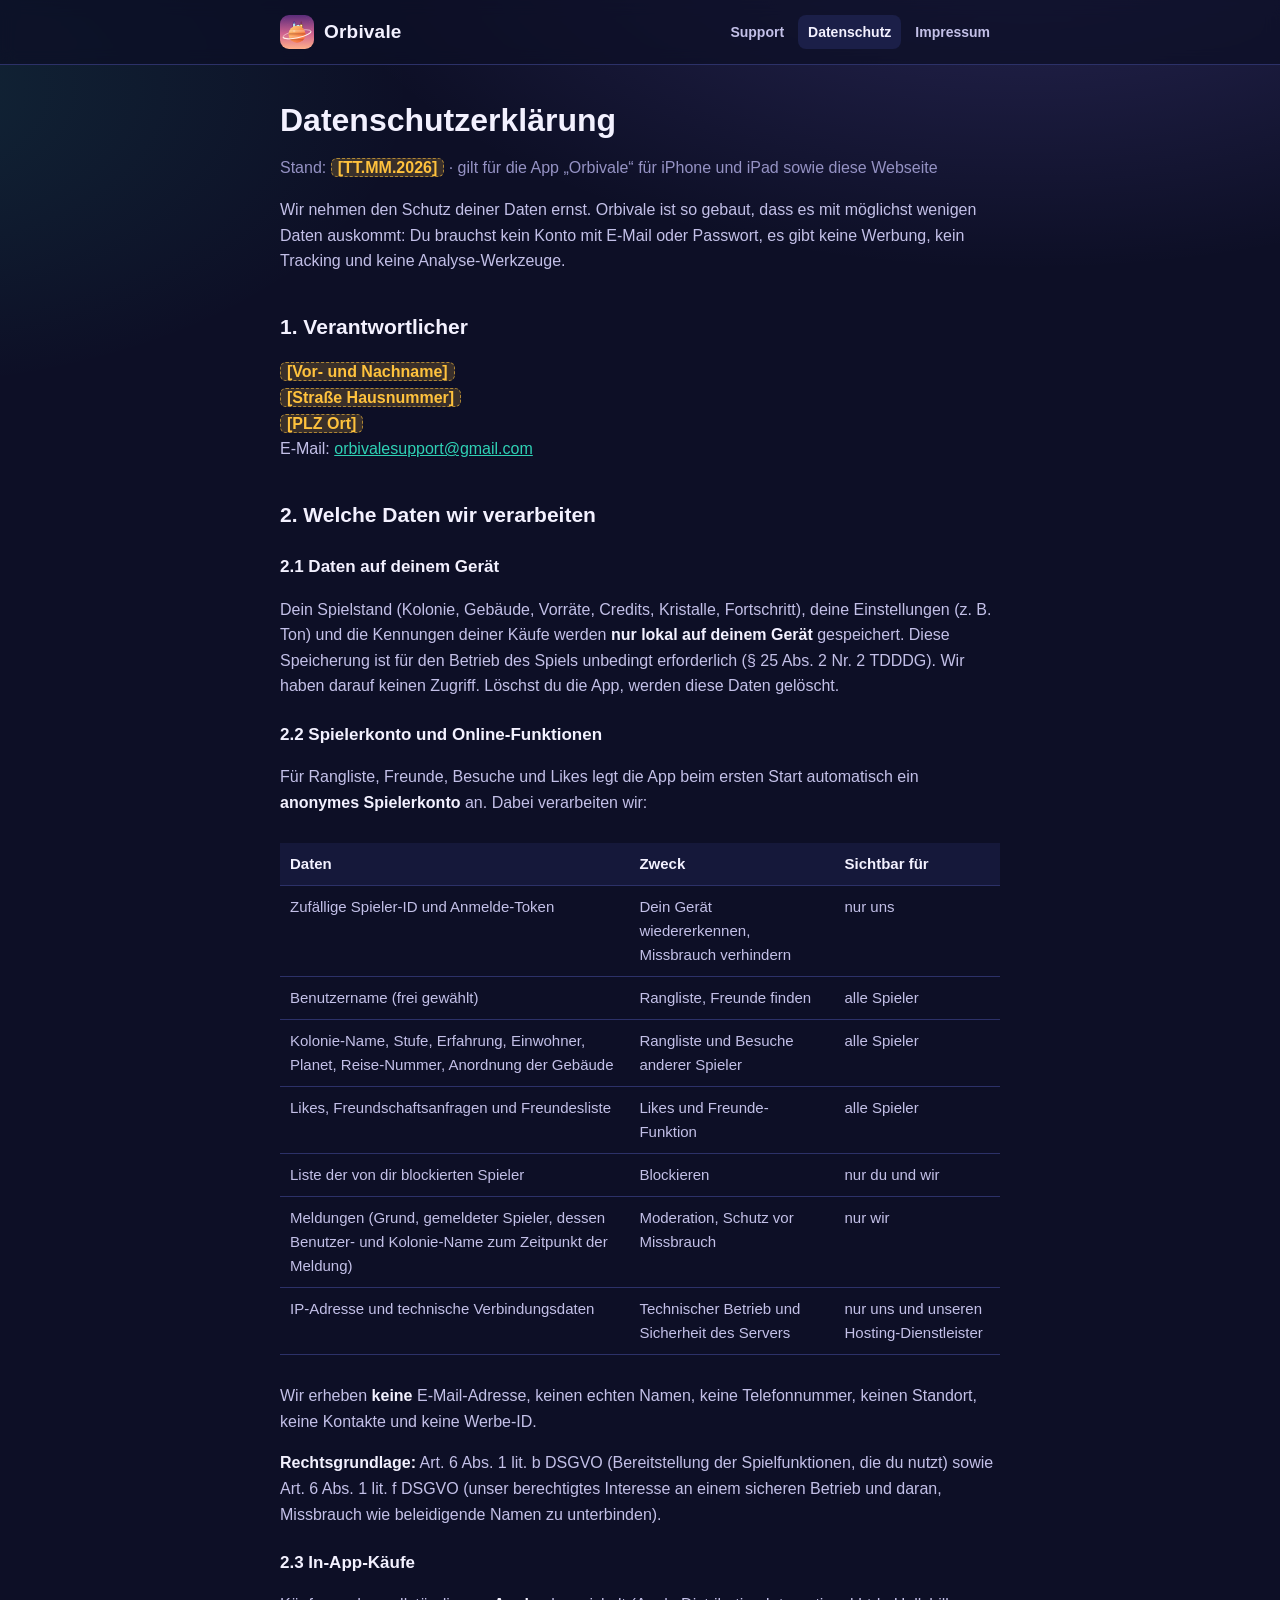
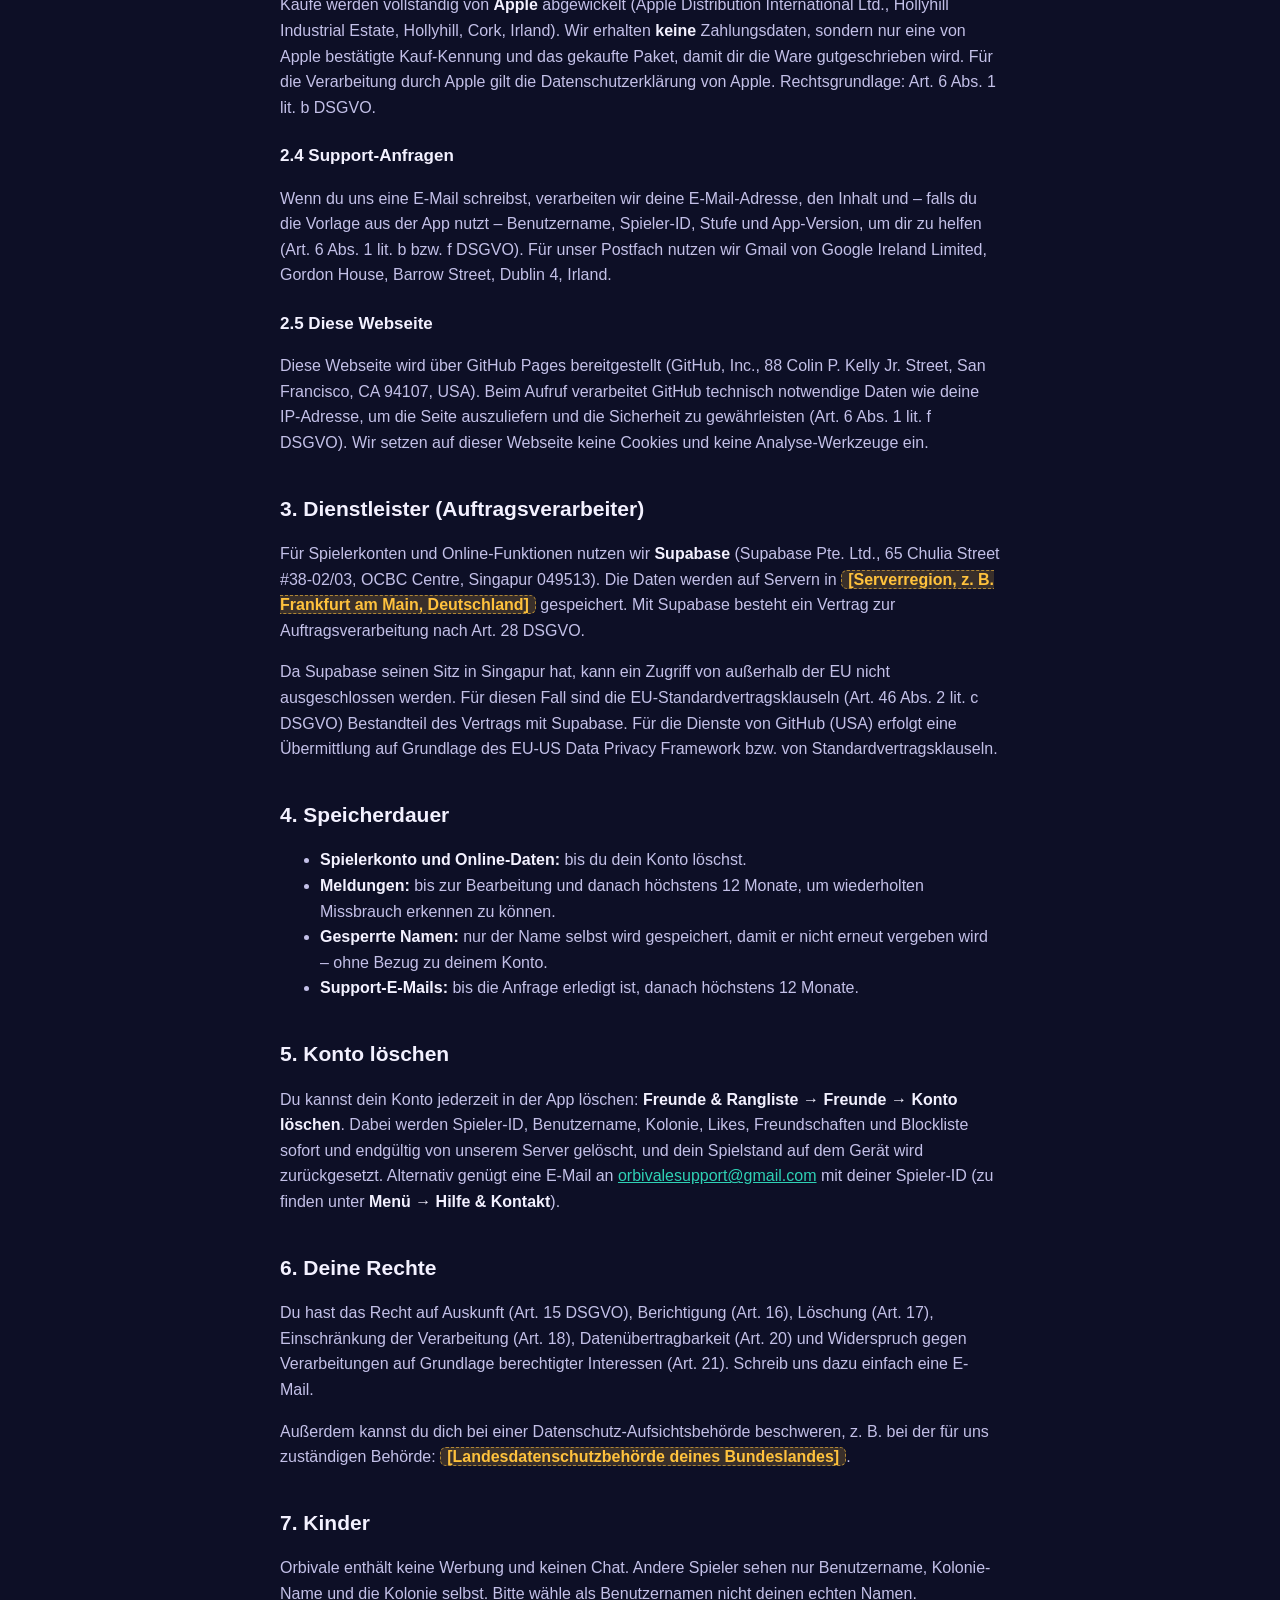
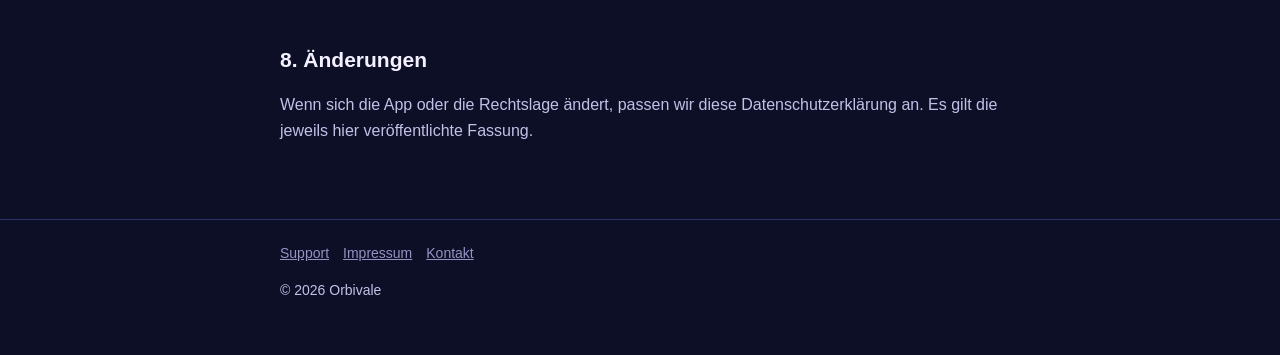
==== datenschutz.html @ e4f45b24 "Add files via upload" ====
<!doctype html>
<html lang="de">
<head>
<meta charset="utf-8">
<meta name="viewport" content="width=device-width,initial-scale=1">
<title>Orbivale – Datenschutzerklärung</title>
<meta name="description" content="Datenschutzerklärung für die App Orbivale.">
<link rel="icon" href="favicon.png">
<link rel="apple-touch-icon" href="apple-touch-icon.png">
<link rel="stylesheet" href="style.css">
</head>
<body>
<header><div class="wrap">
  <a class="brand" href="index.html"><img src="logo.svg" alt="">Orbivale</a>
  <nav><a href="index.html">Support</a><a href="datenschutz.html" aria-current="page">Datenschutz</a><a href="impressum.html">Impressum</a></nav>
</div></header>

<main><div class="wrap">
  <h1>Datenschutzerklärung</h1>
  <p class="muted">Stand: <span class="todo">[TT.MM.2026]</span> · gilt für die App „Orbivale“ für iPhone und iPad sowie diese Webseite</p>

  <p>Wir nehmen den Schutz deiner Daten ernst. Orbivale ist so gebaut, dass es mit möglichst wenigen Daten auskommt: Du brauchst kein Konto mit E-Mail oder Passwort, es gibt keine Werbung, kein Tracking und keine Analyse-Werkzeuge.</p>

  <h2>1. Verantwortlicher</h2>
  <p><span class="todo">[Vor- und Nachname]</span><br>
  <span class="todo">[Straße Hausnummer]</span><br>
  <span class="todo">[PLZ Ort]</span><br>
  E-Mail: <a href="mailto:orbivalesupport@gmail.com">orbivalesupport@gmail.com</a></p>

  <h2>2. Welche Daten wir verarbeiten</h2>

  <h3>2.1 Daten auf deinem Gerät</h3>
  <p>Dein Spielstand (Kolonie, Gebäude, Vorräte, Credits, Kristalle, Fortschritt), deine Einstellungen (z.&nbsp;B. Ton) und die Kennungen deiner Käufe werden <strong>nur lokal auf deinem Gerät</strong> gespeichert. Diese Speicherung ist für den Betrieb des Spiels unbedingt erforderlich (§&nbsp;25 Abs.&nbsp;2 Nr.&nbsp;2 TDDDG). Wir haben darauf keinen Zugriff. Löschst du die App, werden diese Daten gelöscht.</p>

  <h3>2.2 Spielerkonto und Online-Funktionen</h3>
  <p>Für Rangliste, Freunde, Besuche und Likes legt die App beim ersten Start automatisch ein <strong>anonymes Spielerkonto</strong> an. Dabei verarbeiten wir:</p>
  <div class="tablewrap"><table>
    <tr><th>Daten</th><th>Zweck</th><th>Sichtbar für</th></tr>
    <tr><td>Zufällige Spieler-ID und Anmelde-Token</td><td>Dein Gerät wiedererkennen, Missbrauch verhindern</td><td>nur uns</td></tr>
    <tr><td>Benutzername (frei gewählt)</td><td>Rangliste, Freunde finden</td><td>alle Spieler</td></tr>
    <tr><td>Kolonie-Name, Stufe, Erfahrung, Einwohner, Planet, Reise-Nummer, Anordnung der Gebäude</td><td>Rangliste und Besuche anderer Spieler</td><td>alle Spieler</td></tr>
    <tr><td>Likes, Freundschaftsanfragen und Freundesliste</td><td>Likes und Freunde-Funktion</td><td>alle Spieler</td></tr>
    <tr><td>Liste der von dir blockierten Spieler</td><td>Blockieren</td><td>nur du und wir</td></tr>
    <tr><td>Meldungen (Grund, gemeldeter Spieler, dessen Benutzer- und Kolonie-Name zum Zeitpunkt der Meldung)</td><td>Moderation, Schutz vor Missbrauch</td><td>nur wir</td></tr>
    <tr><td>IP-Adresse und technische Verbindungsdaten</td><td>Technischer Betrieb und Sicherheit des Servers</td><td>nur uns und unseren Hosting-Dienstleister</td></tr>
  </table></div>
  <p>Wir erheben <strong>keine</strong> E-Mail-Adresse, keinen echten Namen, keine Telefonnummer, keinen Standort, keine Kontakte und keine Werbe-ID.</p>
  <p><strong>Rechtsgrundlage:</strong> Art.&nbsp;6 Abs.&nbsp;1 lit.&nbsp;b DSGVO (Bereitstellung der Spielfunktionen, die du nutzt) sowie Art.&nbsp;6 Abs.&nbsp;1 lit.&nbsp;f DSGVO (unser berechtigtes Interesse an einem sicheren Betrieb und daran, Missbrauch wie beleidigende Namen zu unterbinden).</p>

  <h3>2.3 In-App-Käufe</h3>
  <p>Käufe werden vollständig von <strong>Apple</strong> abgewickelt (Apple Distribution International Ltd., Hollyhill Industrial Estate, Hollyhill, Cork, Irland). Wir erhalten <strong>keine</strong> Zahlungsdaten, sondern nur eine von Apple bestätigte Kauf-Kennung und das gekaufte Paket, damit dir die Ware gutgeschrieben wird. Für die Verarbeitung durch Apple gilt die Datenschutzerklärung von Apple. Rechtsgrundlage: Art.&nbsp;6 Abs.&nbsp;1 lit.&nbsp;b DSGVO.</p>

  <h3>2.4 Support-Anfragen</h3>
  <p>Wenn du uns eine E-Mail schreibst, verarbeiten wir deine E-Mail-Adresse, den Inhalt und – falls du die Vorlage aus der App nutzt – Benutzername, Spieler-ID, Stufe und App-Version, um dir zu helfen (Art.&nbsp;6 Abs.&nbsp;1 lit.&nbsp;b bzw. f DSGVO). Für unser Postfach nutzen wir Gmail von Google Ireland Limited, Gordon House, Barrow Street, Dublin 4, Irland.</p>

  <h3>2.5 Diese Webseite</h3>
  <p>Diese Webseite wird über GitHub Pages bereitgestellt (GitHub, Inc., 88 Colin P. Kelly Jr. Street, San Francisco, CA 94107, USA). Beim Aufruf verarbeitet GitHub technisch notwendige Daten wie deine IP-Adresse, um die Seite auszuliefern und die Sicherheit zu gewährleisten (Art.&nbsp;6 Abs.&nbsp;1 lit.&nbsp;f DSGVO). Wir setzen auf dieser Webseite keine Cookies und keine Analyse-Werkzeuge ein.</p>

  <h2>3. Dienstleister (Auftragsverarbeiter)</h2>
  <p>Für Spielerkonten und Online-Funktionen nutzen wir <strong>Supabase</strong> (Supabase Pte. Ltd., 65 Chulia Street #38-02/03, OCBC Centre, Singapur 049513). Die Daten werden auf Servern in <span class="todo">[Serverregion, z.&nbsp;B. Frankfurt am Main, Deutschland]</span> gespeichert. Mit Supabase besteht ein Vertrag zur Auftragsverarbeitung nach Art.&nbsp;28 DSGVO.</p>
  <p>Da Supabase seinen Sitz in Singapur hat, kann ein Zugriff von außerhalb der EU nicht ausgeschlossen werden. Für diesen Fall sind die EU-Standardvertragsklauseln (Art.&nbsp;46 Abs.&nbsp;2 lit.&nbsp;c DSGVO) Bestandteil des Vertrags mit Supabase. Für die Dienste von GitHub (USA) erfolgt eine Übermittlung auf Grundlage des EU-US Data Privacy Framework bzw. von Standardvertragsklauseln.</p>

  <h2>4. Speicherdauer</h2>
  <ul>
    <li><strong>Spielerkonto und Online-Daten:</strong> bis du dein Konto löschst.</li>
    <li><strong>Meldungen:</strong> bis zur Bearbeitung und danach höchstens 12 Monate, um wiederholten Missbrauch erkennen zu können.</li>
    <li><strong>Gesperrte Namen:</strong> nur der Name selbst wird gespeichert, damit er nicht erneut vergeben wird – ohne Bezug zu deinem Konto.</li>
    <li><strong>Support-E-Mails:</strong> bis die Anfrage erledigt ist, danach höchstens 12 Monate.</li>
  </ul>

  <h2>5. Konto löschen</h2>
  <p>Du kannst dein Konto jederzeit in der App löschen: <strong>Freunde &amp; Rangliste → Freunde → Konto löschen</strong>. Dabei werden Spieler-ID, Benutzername, Kolonie, Likes, Freundschaften und Blockliste sofort und endgültig von unserem Server gelöscht, und dein Spielstand auf dem Gerät wird zurückgesetzt. Alternativ genügt eine E-Mail an <a href="mailto:orbivalesupport@gmail.com">orbivalesupport@gmail.com</a> mit deiner Spieler-ID (zu finden unter <strong>Menü → Hilfe &amp; Kontakt</strong>).</p>

  <h2>6. Deine Rechte</h2>
  <p>Du hast das Recht auf Auskunft (Art.&nbsp;15 DSGVO), Berichtigung (Art.&nbsp;16), Löschung (Art.&nbsp;17), Einschränkung der Verarbeitung (Art.&nbsp;18), Datenübertragbarkeit (Art.&nbsp;20) und Widerspruch gegen Verarbeitungen auf Grundlage berechtigter Interessen (Art.&nbsp;21). Schreib uns dazu einfach eine E-Mail.</p>
  <p>Außerdem kannst du dich bei einer Datenschutz-Aufsichtsbehörde beschweren, z.&nbsp;B. bei der für uns zuständigen Behörde: <span class="todo">[Landesdatenschutzbehörde deines Bundeslandes]</span>.</p>

  <h2>7. Kinder</h2>
  <p>Orbivale enthält keine Werbung und keinen Chat. Andere Spieler sehen nur Benutzername, Kolonie-Name und die Kolonie selbst. Bitte wähle als Benutzernamen nicht deinen echten Namen.</p>

  <h2>8. Änderungen</h2>
  <p>Wenn sich die App oder die Rechtslage ändert, passen wir diese Datenschutzerklärung an. Es gilt die jeweils hier veröffentlichte Fassung.</p>
</div></main>

<footer><div class="wrap">
  <a href="index.html">Support</a><a href="impressum.html">Impressum</a><a href="mailto:orbivalesupport@gmail.com">Kontakt</a>
  <p>© 2026 Orbivale</p>
</div></footer>
</body>
</html>
---- style.css ----
:root{
  --bg:#0d0f26;--bg2:#15183a;--card:#1b1f48;--line:#2c3168;
  --ink:#f3f1ff;--ink2:#c3c0e8;--mut:#9592c4;
  --violet:#8b7cff;--teal:#2fd1b5;--gold:#ffc23d;--coral:#ff7a59;
}
*{box-sizing:border-box}
html{-webkit-text-size-adjust:100%}
body{margin:0;background:var(--bg);color:var(--ink);
  font:16px/1.6 -apple-system,BlinkMacSystemFont,"SF Pro Text","Segoe UI",Roboto,Helvetica,Arial,sans-serif;
  background-image:radial-gradient(1200px 600px at 80% -10%,rgba(139,124,255,.22),transparent 60%),radial-gradient(900px 500px at -10% 10%,rgba(47,209,181,.12),transparent 60%);
  background-attachment:fixed}
a{color:var(--teal)}
a:hover{color:#6ff0d8}
.wrap{max-width:760px;margin:0 auto;padding:0 20px}
header{border-bottom:1px solid var(--line);background:rgba(13,15,38,.75);backdrop-filter:blur(8px);-webkit-backdrop-filter:blur(8px);position:sticky;top:0;z-index:2}
header .wrap{display:flex;align-items:center;gap:12px;height:64px}
.brand{display:flex;align-items:center;gap:10px;color:var(--ink);text-decoration:none;font-weight:800;font-size:19px;letter-spacing:.2px}
.brand img{width:34px;height:34px;border-radius:9px}
nav{margin-left:auto;display:flex;gap:4px;flex-wrap:wrap}
nav a{color:var(--ink2);text-decoration:none;font-weight:600;font-size:14px;padding:6px 10px;border-radius:8px}
nav a:hover,nav a[aria-current=page]{background:var(--card);color:var(--ink)}
main{padding:36px 0 60px}
h1{font-size:32px;line-height:1.2;margin:0 0 10px}
h2{font-size:21px;margin:36px 0 8px}
h3{font-size:17px;margin:22px 0 6px}
p,li{color:var(--ink2)}
strong{color:var(--ink)}
.lead{font-size:18px;color:var(--ink2);margin:0 0 24px}
.hero{display:flex;gap:22px;align-items:center;margin:10px 0 28px}
.hero img{width:96px;height:96px;border-radius:24px;box-shadow:0 10px 30px rgba(0,0,0,.35);flex:none}
.cards{display:grid;grid-template-columns:repeat(auto-fit,minmax(210px,1fr));gap:14px;margin:18px 0}
.card{background:var(--card);border:1px solid var(--line);border-radius:16px;padding:18px}
.card h3{margin-top:0}
.card p{margin:0}
.btn{display:inline-block;background:var(--teal);color:#06231e;font-weight:800;text-decoration:none;padding:12px 18px;border-radius:12px;margin:6px 0}
.btn:hover{color:#06231e;filter:brightness(1.08)}
.box{background:var(--bg2);border:1px solid var(--line);border-radius:14px;padding:14px 18px;margin:16px 0}
.todo{background:rgba(255,194,61,.18);color:var(--gold);border:1px dashed rgba(255,194,61,.6);border-radius:6px;padding:0 6px;font-weight:700}
table{width:100%;border-collapse:collapse;margin:12px 0;font-size:15px}
th,td{text-align:left;vertical-align:top;padding:9px 10px;border-bottom:1px solid var(--line)}
th{color:var(--ink);font-weight:700;background:var(--bg2)}
td{color:var(--ink2)}
.tablewrap{overflow-x:auto}
footer{border-top:1px solid var(--line);padding:22px 0 40px;color:var(--mut);font-size:14px}
footer a{color:var(--mut);margin-right:14px}
.muted{color:var(--mut)}
@media (max-width:560px){
  h1{font-size:26px}
  .hero{flex-direction:column;align-items:flex-start}
  header .wrap{height:auto;padding-top:10px;padding-bottom:10px;flex-wrap:wrap}
  nav{margin-left:0;width:100%}
}
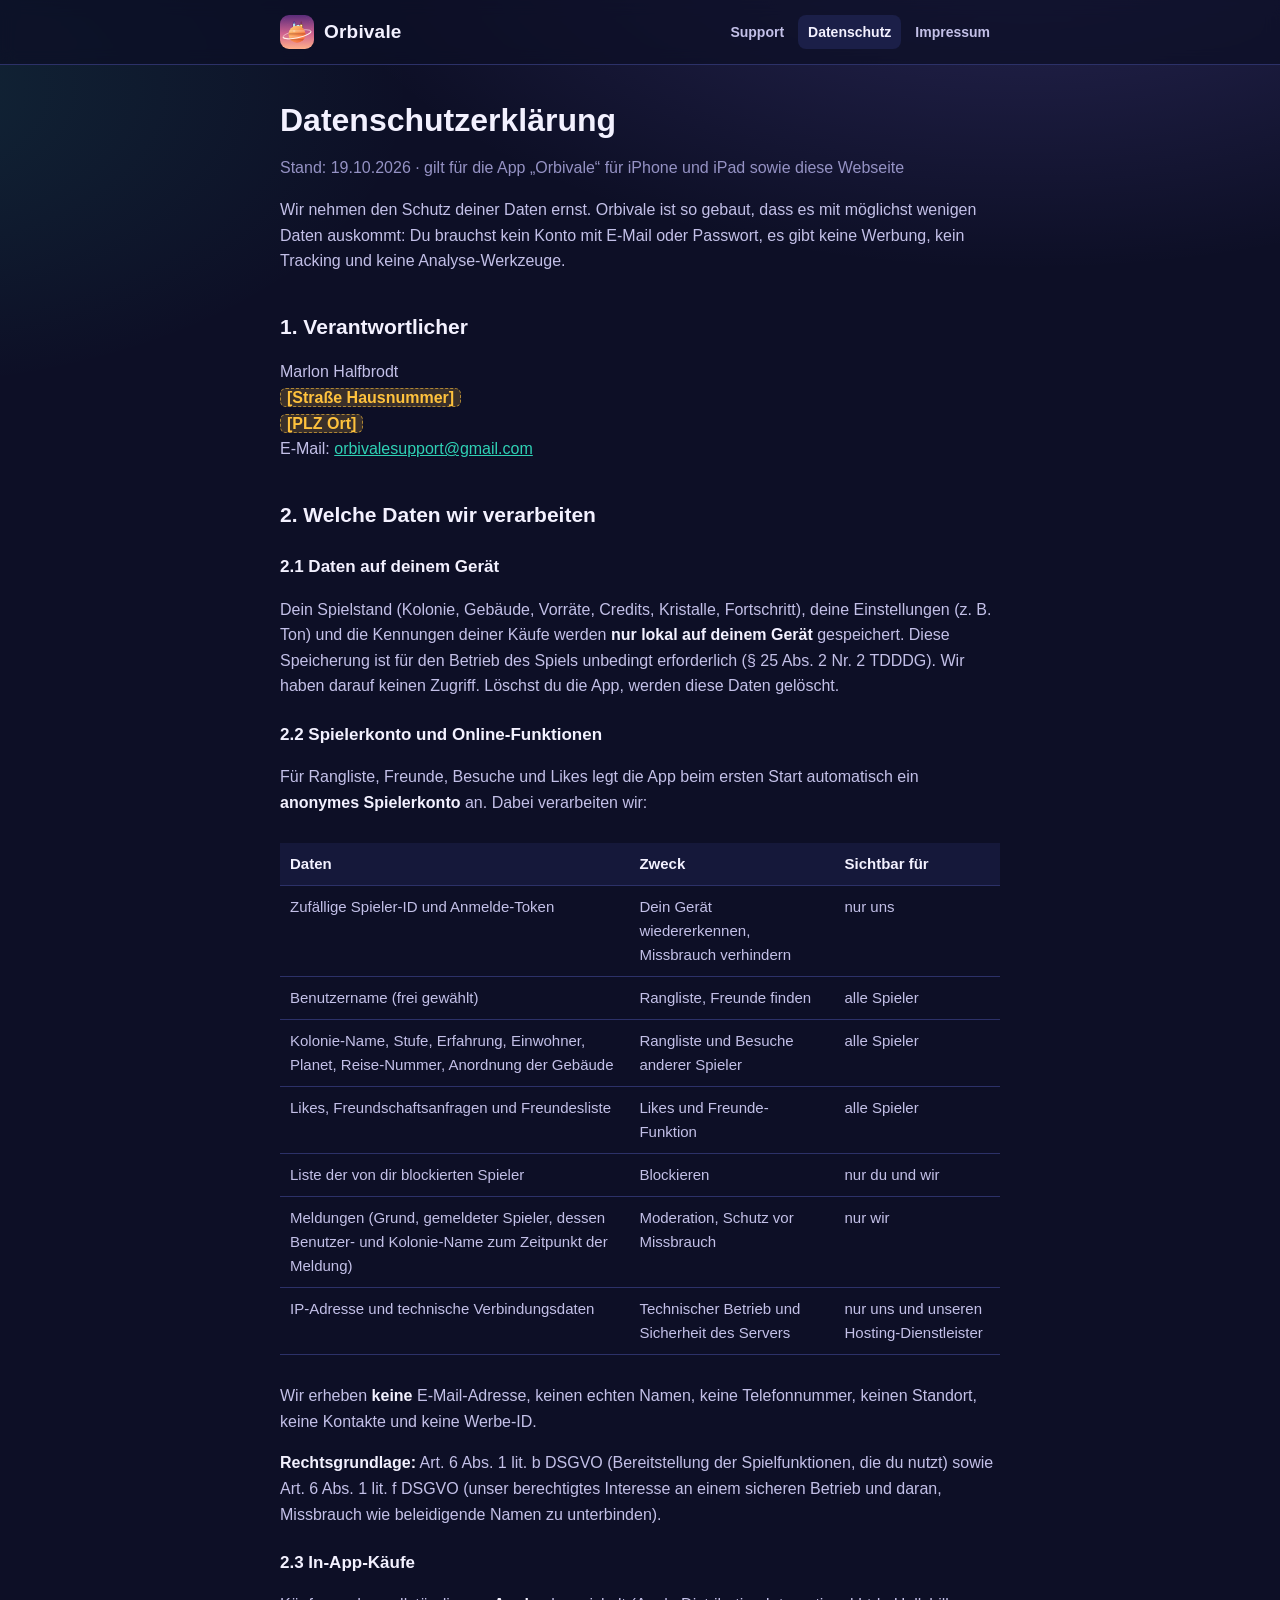
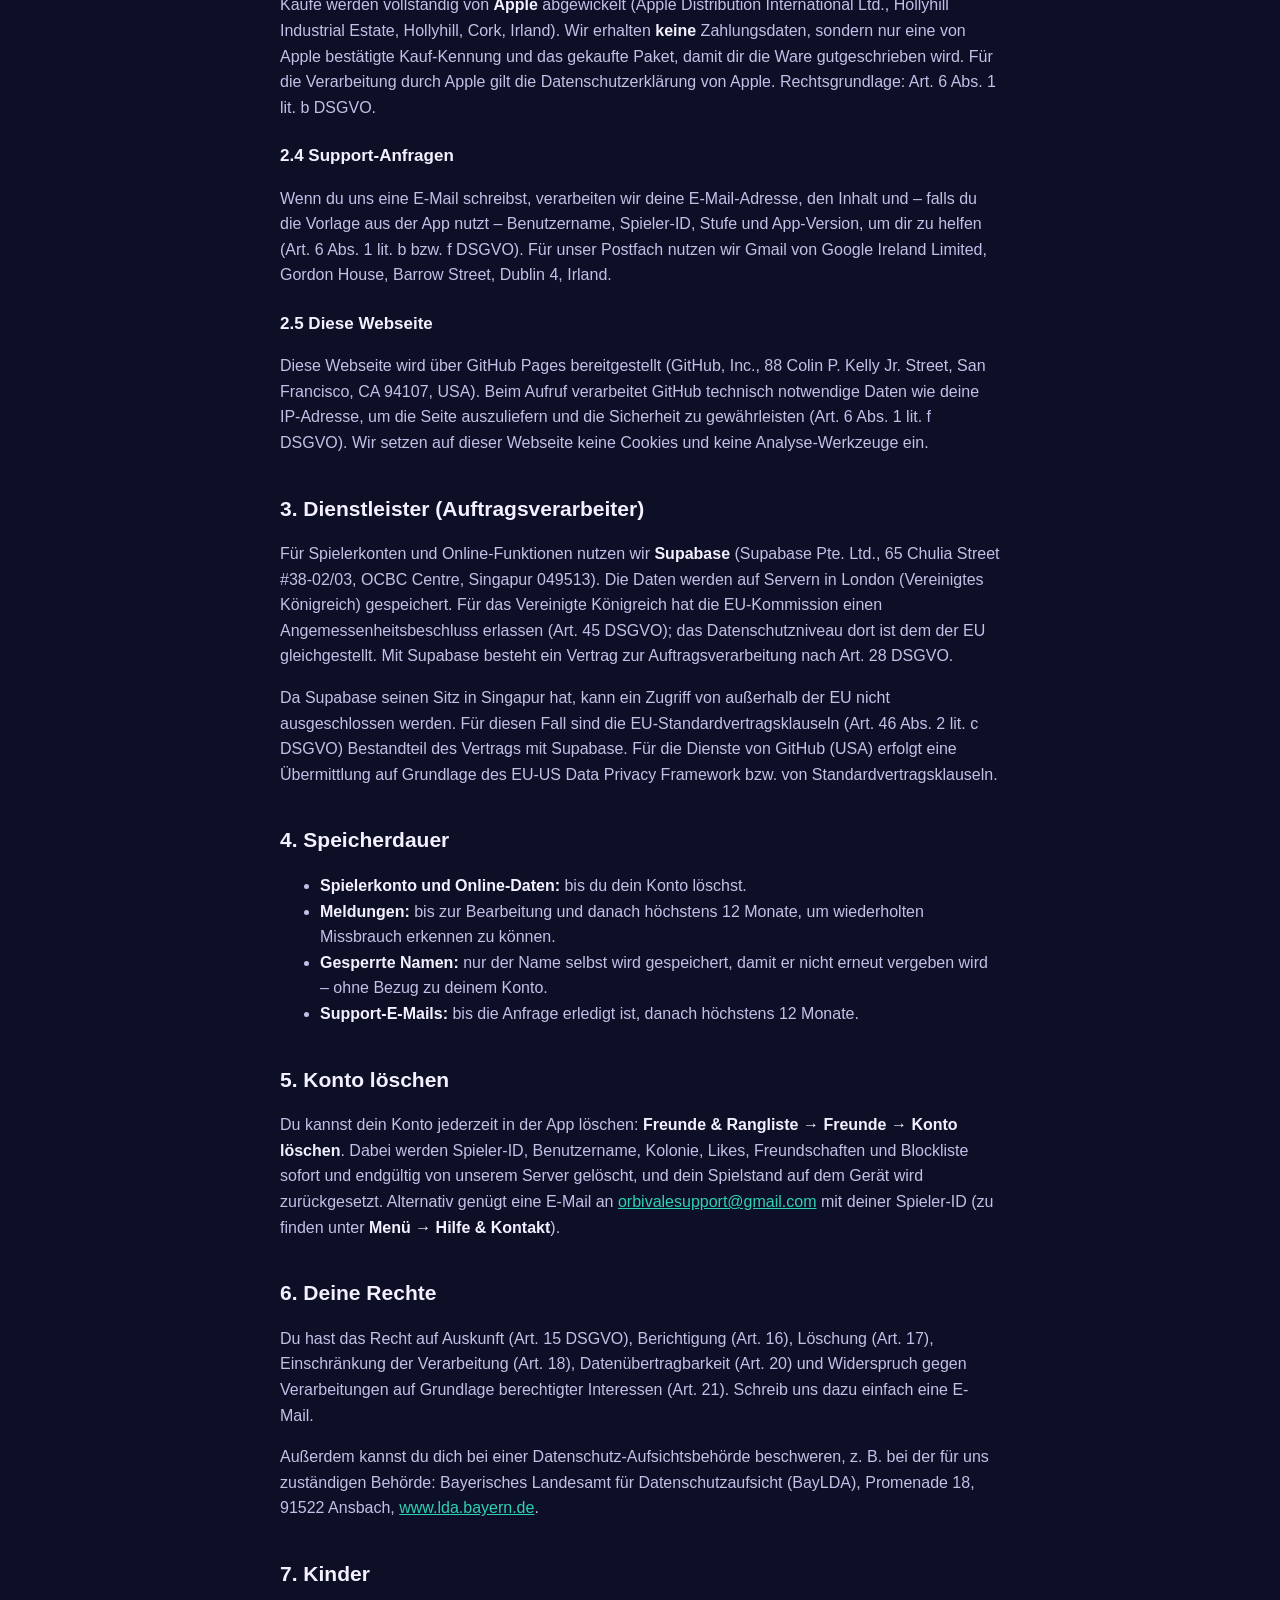
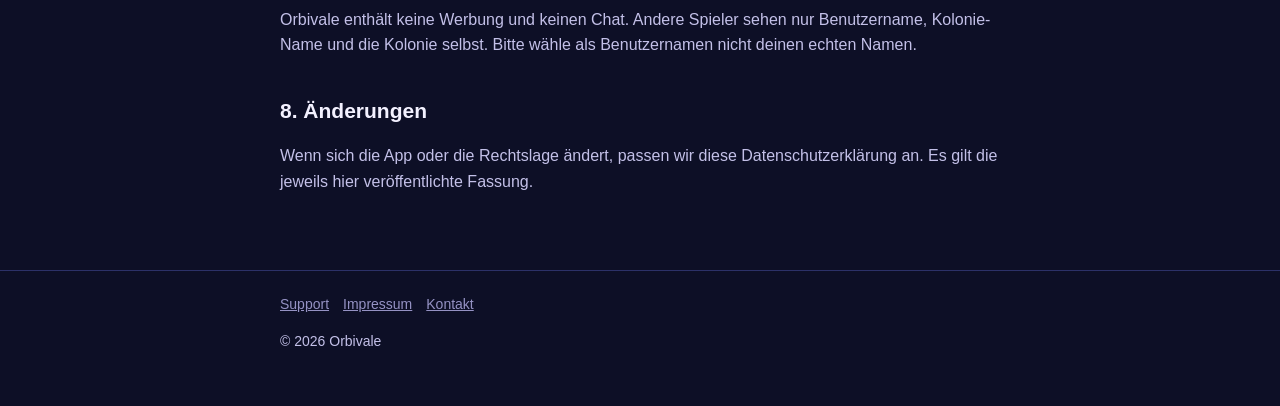
==== commit 9d03ca16: "Add files via upload" ====
--- a/datenschutz.html
+++ b/datenschutz.html
@@ -17,12 +17,12 @@
 
 <main><div class="wrap">
   <h1>Datenschutzerklärung</h1>
-  <p class="muted">Stand: <span class="todo">[TT.MM.2026]</span> · gilt für die App „Orbivale“ für iPhone und iPad sowie diese Webseite</p>
+  <p class="muted">Stand: 19.10.2026 · gilt für die App „Orbivale“ für iPhone und iPad sowie diese Webseite</p>
 
   <p>Wir nehmen den Schutz deiner Daten ernst. Orbivale ist so gebaut, dass es mit möglichst wenigen Daten auskommt: Du brauchst kein Konto mit E-Mail oder Passwort, es gibt keine Werbung, kein Tracking und keine Analyse-Werkzeuge.</p>
 
   <h2>1. Verantwortlicher</h2>
-  <p><span class="todo">[Vor- und Nachname]</span><br>
+  <p>Marlon Halfbrodt<br>
   <span class="todo">[Straße Hausnummer]</span><br>
   <span class="todo">[PLZ Ort]</span><br>
   E-Mail: <a href="mailto:orbivalesupport@gmail.com">orbivalesupport@gmail.com</a></p>
@@ -57,7 +57,7 @@
   <p>Diese Webseite wird über GitHub Pages bereitgestellt (GitHub, Inc., 88 Colin P. Kelly Jr. Street, San Francisco, CA 94107, USA). Beim Aufruf verarbeitet GitHub technisch notwendige Daten wie deine IP-Adresse, um die Seite auszuliefern und die Sicherheit zu gewährleisten (Art.&nbsp;6 Abs.&nbsp;1 lit.&nbsp;f DSGVO). Wir setzen auf dieser Webseite keine Cookies und keine Analyse-Werkzeuge ein.</p>
 
   <h2>3. Dienstleister (Auftragsverarbeiter)</h2>
-  <p>Für Spielerkonten und Online-Funktionen nutzen wir <strong>Supabase</strong> (Supabase Pte. Ltd., 65 Chulia Street #38-02/03, OCBC Centre, Singapur 049513). Die Daten werden auf Servern in <span class="todo">[Serverregion, z.&nbsp;B. Frankfurt am Main, Deutschland]</span> gespeichert. Mit Supabase besteht ein Vertrag zur Auftragsverarbeitung nach Art.&nbsp;28 DSGVO.</p>
+  <p>Für Spielerkonten und Online-Funktionen nutzen wir <strong>Supabase</strong> (Supabase Pte. Ltd., 65 Chulia Street #38-02/03, OCBC Centre, Singapur 049513). Die Daten werden auf Servern in London (Vereinigtes Königreich) gespeichert. Für das Vereinigte Königreich hat die EU-Kommission einen Angemessenheitsbeschluss erlassen (Art.&nbsp;45 DSGVO); das Datenschutzniveau dort ist dem der EU gleichgestellt. Mit Supabase besteht ein Vertrag zur Auftragsverarbeitung nach Art.&nbsp;28 DSGVO.</p>
   <p>Da Supabase seinen Sitz in Singapur hat, kann ein Zugriff von außerhalb der EU nicht ausgeschlossen werden. Für diesen Fall sind die EU-Standardvertragsklauseln (Art.&nbsp;46 Abs.&nbsp;2 lit.&nbsp;c DSGVO) Bestandteil des Vertrags mit Supabase. Für die Dienste von GitHub (USA) erfolgt eine Übermittlung auf Grundlage des EU-US Data Privacy Framework bzw. von Standardvertragsklauseln.</p>
 
   <h2>4. Speicherdauer</h2>
@@ -73,7 +73,7 @@
 
   <h2>6. Deine Rechte</h2>
   <p>Du hast das Recht auf Auskunft (Art.&nbsp;15 DSGVO), Berichtigung (Art.&nbsp;16), Löschung (Art.&nbsp;17), Einschränkung der Verarbeitung (Art.&nbsp;18), Datenübertragbarkeit (Art.&nbsp;20) und Widerspruch gegen Verarbeitungen auf Grundlage berechtigter Interessen (Art.&nbsp;21). Schreib uns dazu einfach eine E-Mail.</p>
-  <p>Außerdem kannst du dich bei einer Datenschutz-Aufsichtsbehörde beschweren, z.&nbsp;B. bei der für uns zuständigen Behörde: <span class="todo">[Landesdatenschutzbehörde deines Bundeslandes]</span>.</p>
+  <p>Außerdem kannst du dich bei einer Datenschutz-Aufsichtsbehörde beschweren, z.&nbsp;B. bei der für uns zuständigen Behörde: Bayerisches Landesamt für Datenschutzaufsicht (BayLDA), Promenade 18, 91522 Ansbach, <a href="https://www.lda.bayern.de" rel="noopener">www.lda.bayern.de</a>.</p>
 
   <h2>7. Kinder</h2>
   <p>Orbivale enthält keine Werbung und keinen Chat. Andere Spieler sehen nur Benutzername, Kolonie-Name und die Kolonie selbst. Bitte wähle als Benutzernamen nicht deinen echten Namen.</p>
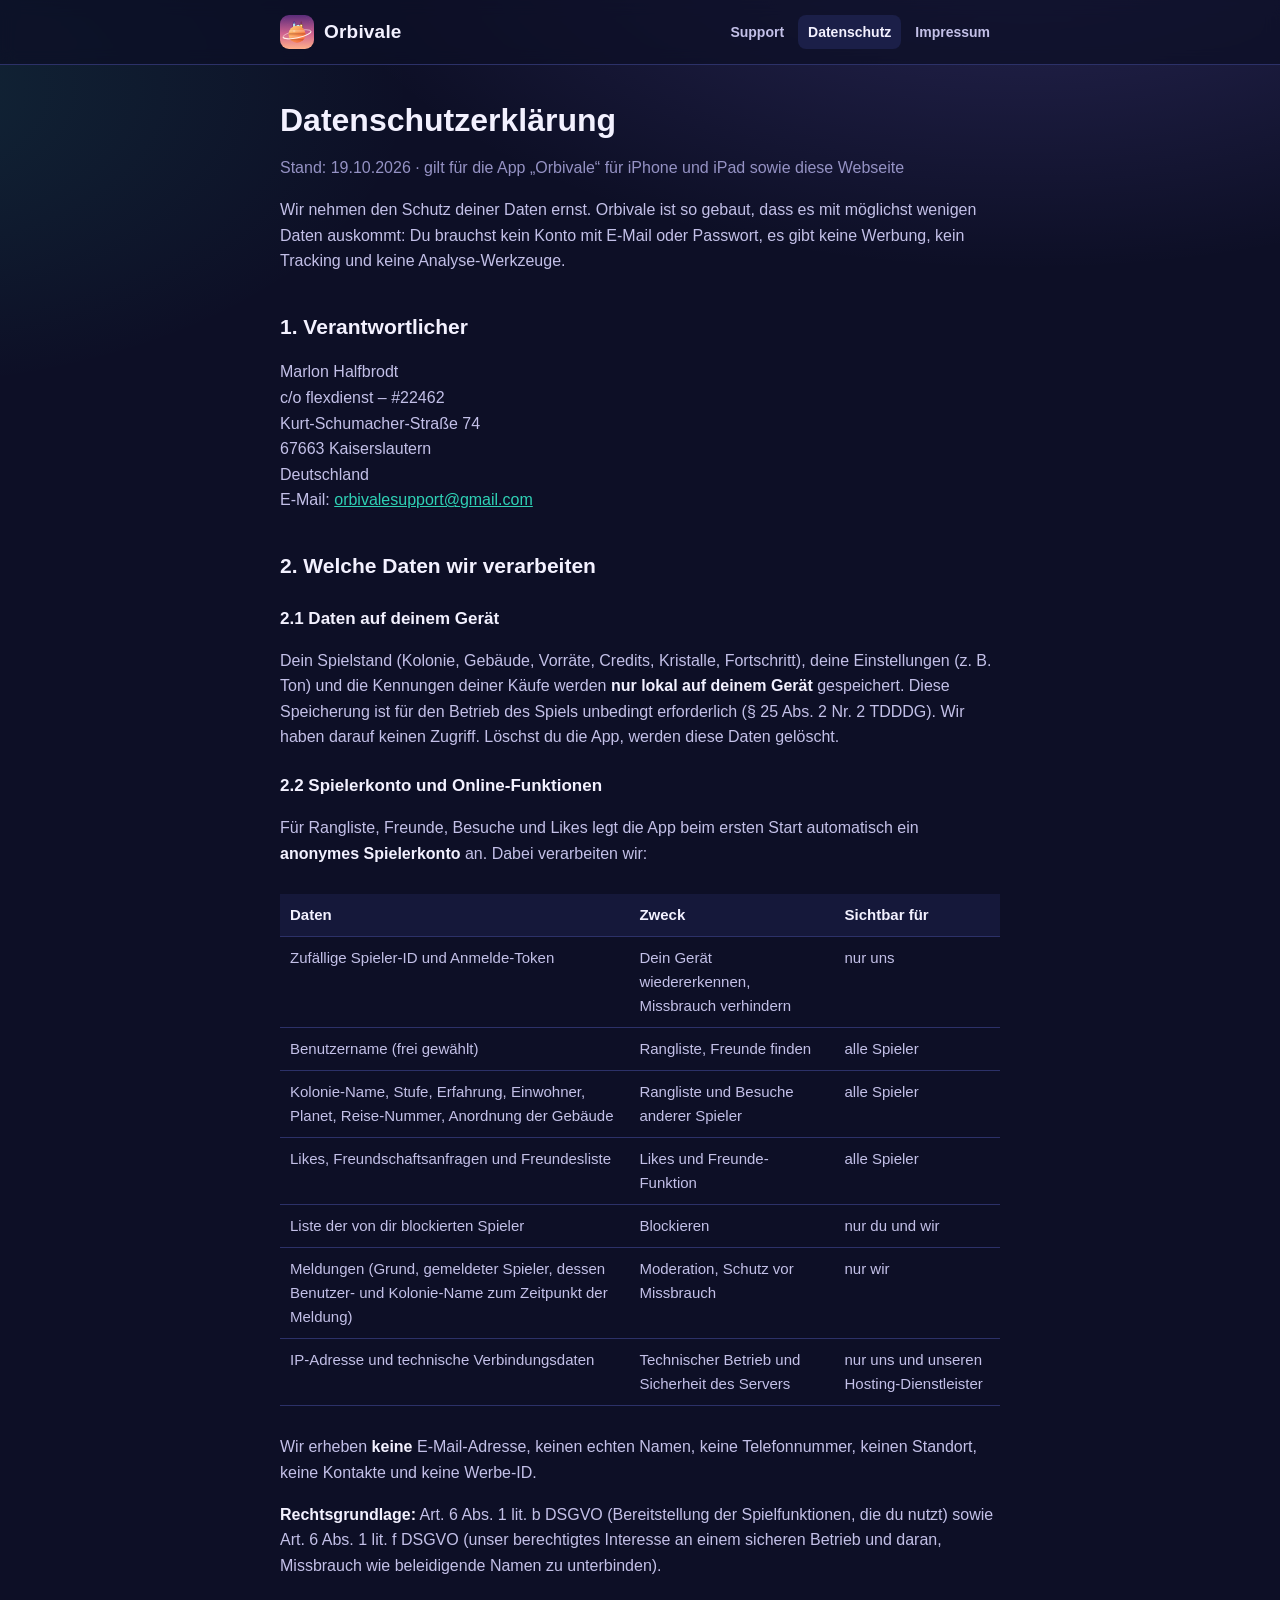
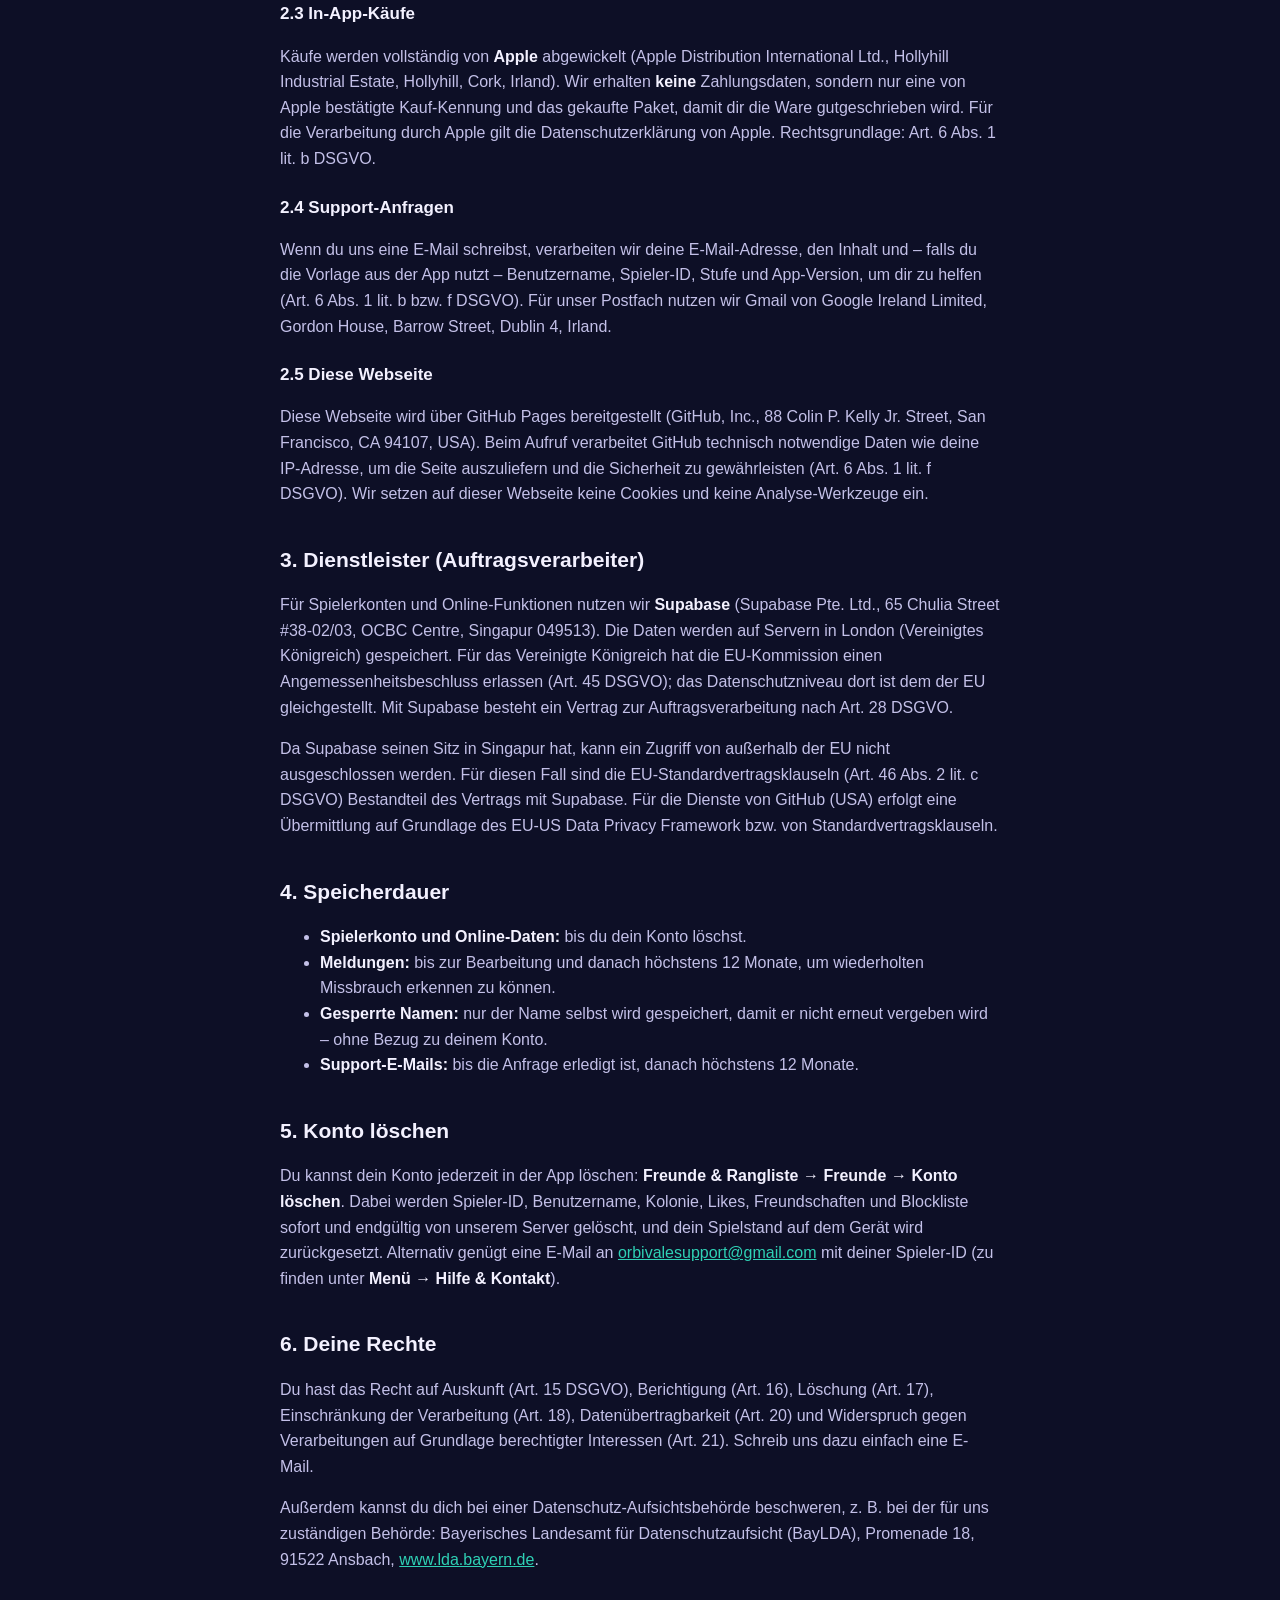
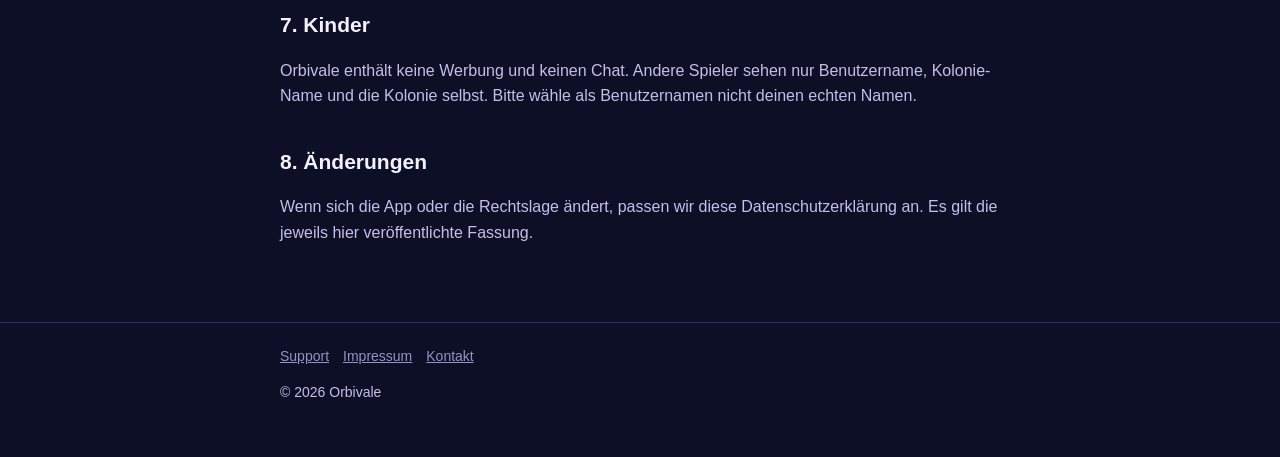
==== commit eb0e92de: "Add files via upload" ====
--- a/datenschutz.html
+++ b/datenschutz.html
@@ -23,8 +23,10 @@
 
   <h2>1. Verantwortlicher</h2>
   <p>Marlon Halfbrodt<br>
-  <span class="todo">[Straße Hausnummer]</span><br>
-  <span class="todo">[PLZ Ort]</span><br>
+  c/o flexdienst – #22462<br>
+  Kurt-Schumacher-Straße 74<br>
+  67663 Kaiserslautern<br>
+  Deutschland<br>
   E-Mail: <a href="mailto:orbivalesupport@gmail.com">orbivalesupport@gmail.com</a></p>
 
   <h2>2. Welche Daten wir verarbeiten</h2>
